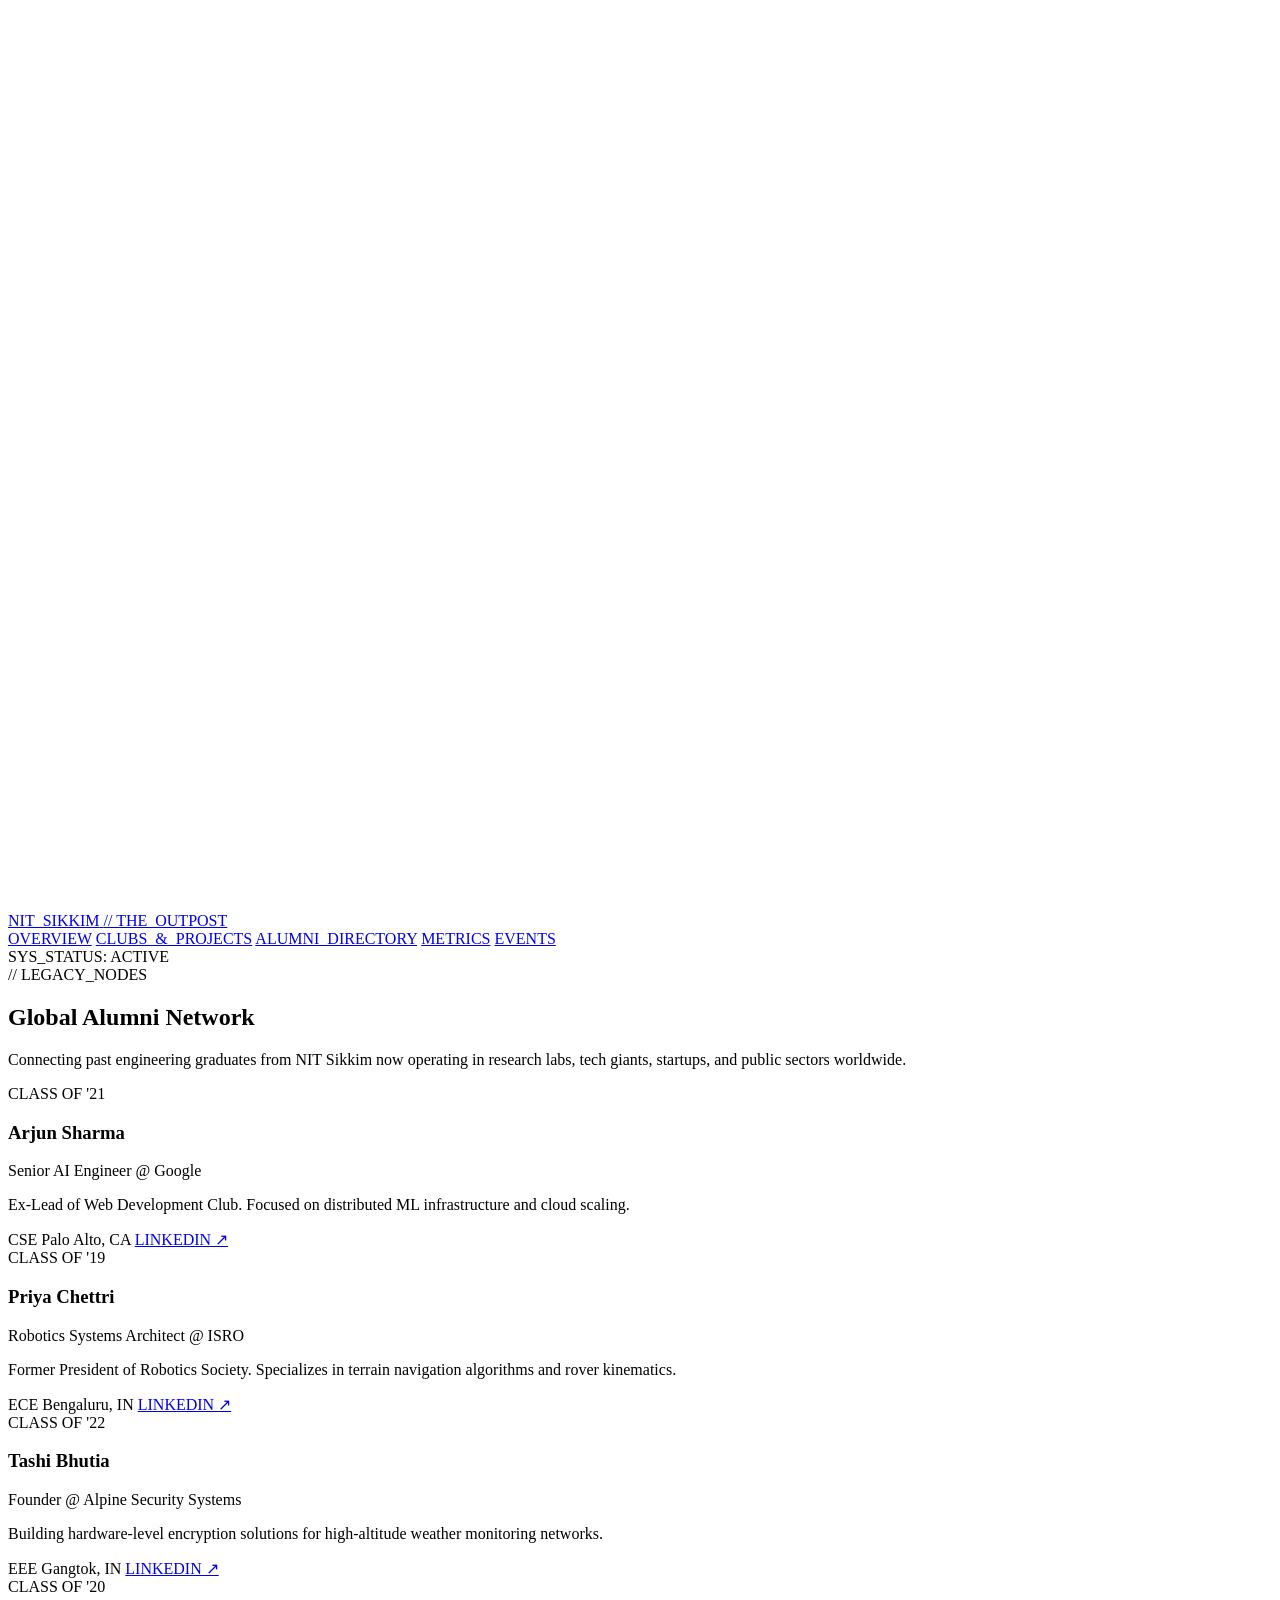
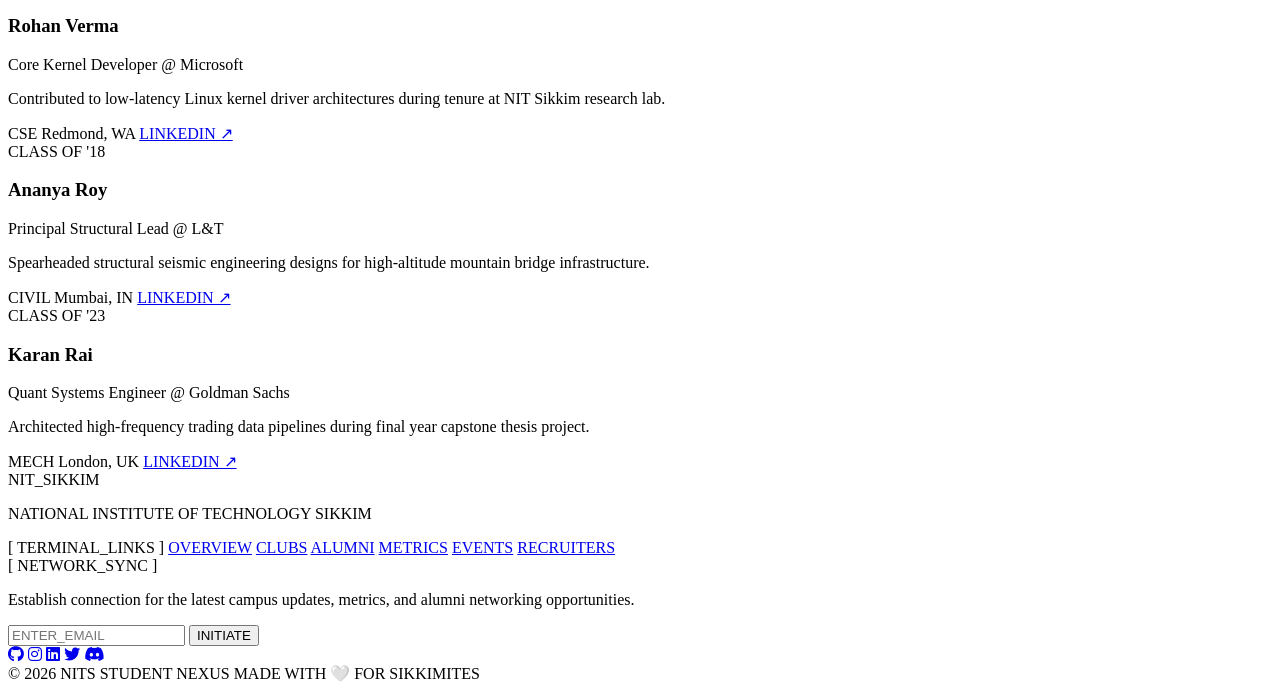
==== alumni.html @ b54455a4 "blank" ====
<!DOCTYPE html>
<html lang="en">
<head>
  <meta charset="UTF-8">
  <meta name="viewport" content="width=device-width, initial-scale=1.0">
  <title>ALUMNI DIRECTORY // NIT SIKKIM</title>
  <link rel="preconnect" href="https://fonts.googleapis.com">
  <link rel="preconnect" href="https://fonts.gstatic.com" crossorigin>
  <link href="https://fonts.googleapis.com/css2?family=Space+Grotesk:wght@400;500;600;700&family=Space+Mono:wght@400;700&display=swap" rel="stylesheet">
  <link rel="stylesheet" href="styles.css">
  <link rel="stylesheet" href="https://cdnjs.cloudflare.com/ajax/libs/font-awesome/6.4.0/css/all.min.css">
</head>
<body>

  <canvas id="mountain-canvas"></canvas>

  <header class="navbar">
    <div class="nav-container">
      <a href="index.html" class="brand">
        <span class="brand-title">NIT_SIKKIM</span>
        <span class="label-mono brand-tag">// THE_OUTPOST</span>
      </a>
      
      <nav class="nav-links">
        <a href="index.html" class="nav-link">OVERVIEW</a>
        <a href="clubs.html" class="nav-link">CLUBS_&_PROJECTS</a>
        <a href="alumni.html" class="nav-link">ALUMNI_DIRECTORY</a>
        <a href="metrics.html" class="nav-link">METRICS</a>
        <a href="events.html" class="nav-link">EVENTS</a>
      </nav>

      <div class="nav-status">
        <span class="status-dot"></span>
        <span class="label-mono">SYS_STATUS: ACTIVE</span>
      </div>
    </div>
  </header>

  <main>
    <section class="page-header">
      <span class="label-mono">// LEGACY_NODES</span>
      <h1 class="headline-lg">Global Alumni Network</h1>
      <p class="body-md">Connecting past engineering graduates from NIT Sikkim now operating in research labs, tech giants, startups, and public sectors worldwide.</p>
    </section>

    <section class="alumni-section">
      <div class="grid-container alumni-grid">
        <div class="glass-card alumni-card">
          <div class="alumni-badge">CLASS OF '21</div>
          <h3 class="alumni-name">Arjun Sharma</h3>
          <p class="label-mono text-muted">Senior AI Engineer @ Google</p>
          <p class="body-md">Ex-Lead of Web Development Club. Focused on distributed ML infrastructure and cloud scaling.</p>
          <div class="alumni-tags">
            <span class="chip">CSE</span>
            <span class="chip">Palo Alto, CA</span>
            <a href="https://linkedin.com/in/arjun-sharma" target="_blank" class="chip-btn">LINKEDIN ↗</a>
          </div>
        </div>

        <div class="glass-card alumni-card">
          <div class="alumni-badge">CLASS OF '19</div>
          <h3 class="alumni-name">Priya Chettri</h3>
          <p class="label-mono text-muted">Robotics Systems Architect @ ISRO</p>
          <p class="body-md">Former President of Robotics Society. Specializes in terrain navigation algorithms and rover kinematics.</p>
          <div class="alumni-tags">
            <span class="chip">ECE</span>
            <span class="chip">Bengaluru, IN</span>
            <a href="https://linkedin.com/in/priya-chettri" target="_blank" class="chip-btn">LINKEDIN ↗</a>
          </div>
        </div>

        <div class="glass-card alumni-card">
          <div class="alumni-badge">CLASS OF '22</div>
          <h3 class="alumni-name">Tashi Bhutia</h3>
          <p class="label-mono text-muted">Founder @ Alpine Security Systems</p>
          <p class="body-md">Building hardware-level encryption solutions for high-altitude weather monitoring networks.</p>
          <div class="alumni-tags">
            <span class="chip">EEE</span>
            <span class="chip">Gangtok, IN</span>
            <a href="https://linkedin.com/in/tashi-bhutia" target="_blank" class="chip-btn">LINKEDIN ↗</a>
          </div>
        </div>

        <div class="glass-card alumni-card">
          <div class="alumni-badge">CLASS OF '20</div>
          <h3 class="alumni-name">Rohan Verma</h3>
          <p class="label-mono text-muted">Core Kernel Developer @ Microsoft</p>
          <p class="body-md">Contributed to low-latency Linux kernel driver architectures during tenure at NIT Sikkim research lab.</p>
          <div class="alumni-tags">
            <span class="chip">CSE</span>
            <span class="chip">Redmond, WA</span>
            <a href="https://linkedin.com/in/rohan-verma" target="_blank" class="chip-btn">LINKEDIN ↗</a>
          </div>
        </div>

        <div class="glass-card alumni-card">
          <div class="alumni-badge">CLASS OF '18</div>
          <h3 class="alumni-name">Ananya Roy</h3>
          <p class="label-mono text-muted">Principal Structural Lead @ L&T</p>
          <p class="body-md">Spearheaded structural seismic engineering designs for high-altitude mountain bridge infrastructure.</p>
          <div class="alumni-tags">
            <span class="chip">CIVIL</span>
            <span class="chip">Mumbai, IN</span>
            <a href="https://linkedin.com/in/ananya-roy" target="_blank" class="chip-btn">LINKEDIN ↗</a>
          </div>
        </div>

        <div class="glass-card alumni-card">
          <div class="alumni-badge">CLASS OF '23</div>
          <h3 class="alumni-name">Karan Rai</h3>
          <p class="label-mono text-muted">Quant Systems Engineer @ Goldman Sachs</p>
          <p class="body-md">Architected high-frequency trading data pipelines during final year capstone thesis project.</p>
          <div class="alumni-tags">
            <span class="chip">MECH</span>
            <span class="chip">London, UK</span>
            <a href="https://linkedin.com/in/karan-rai" target="_blank" class="chip-btn">LINKEDIN ↗</a>
          </div>
        </div>
      </div>
    </section>
  </main>

  <footer class="footer">
    <div id="footer-container"></div>
  </footer>

  <script src="script.js"></script>
</body>
</html>
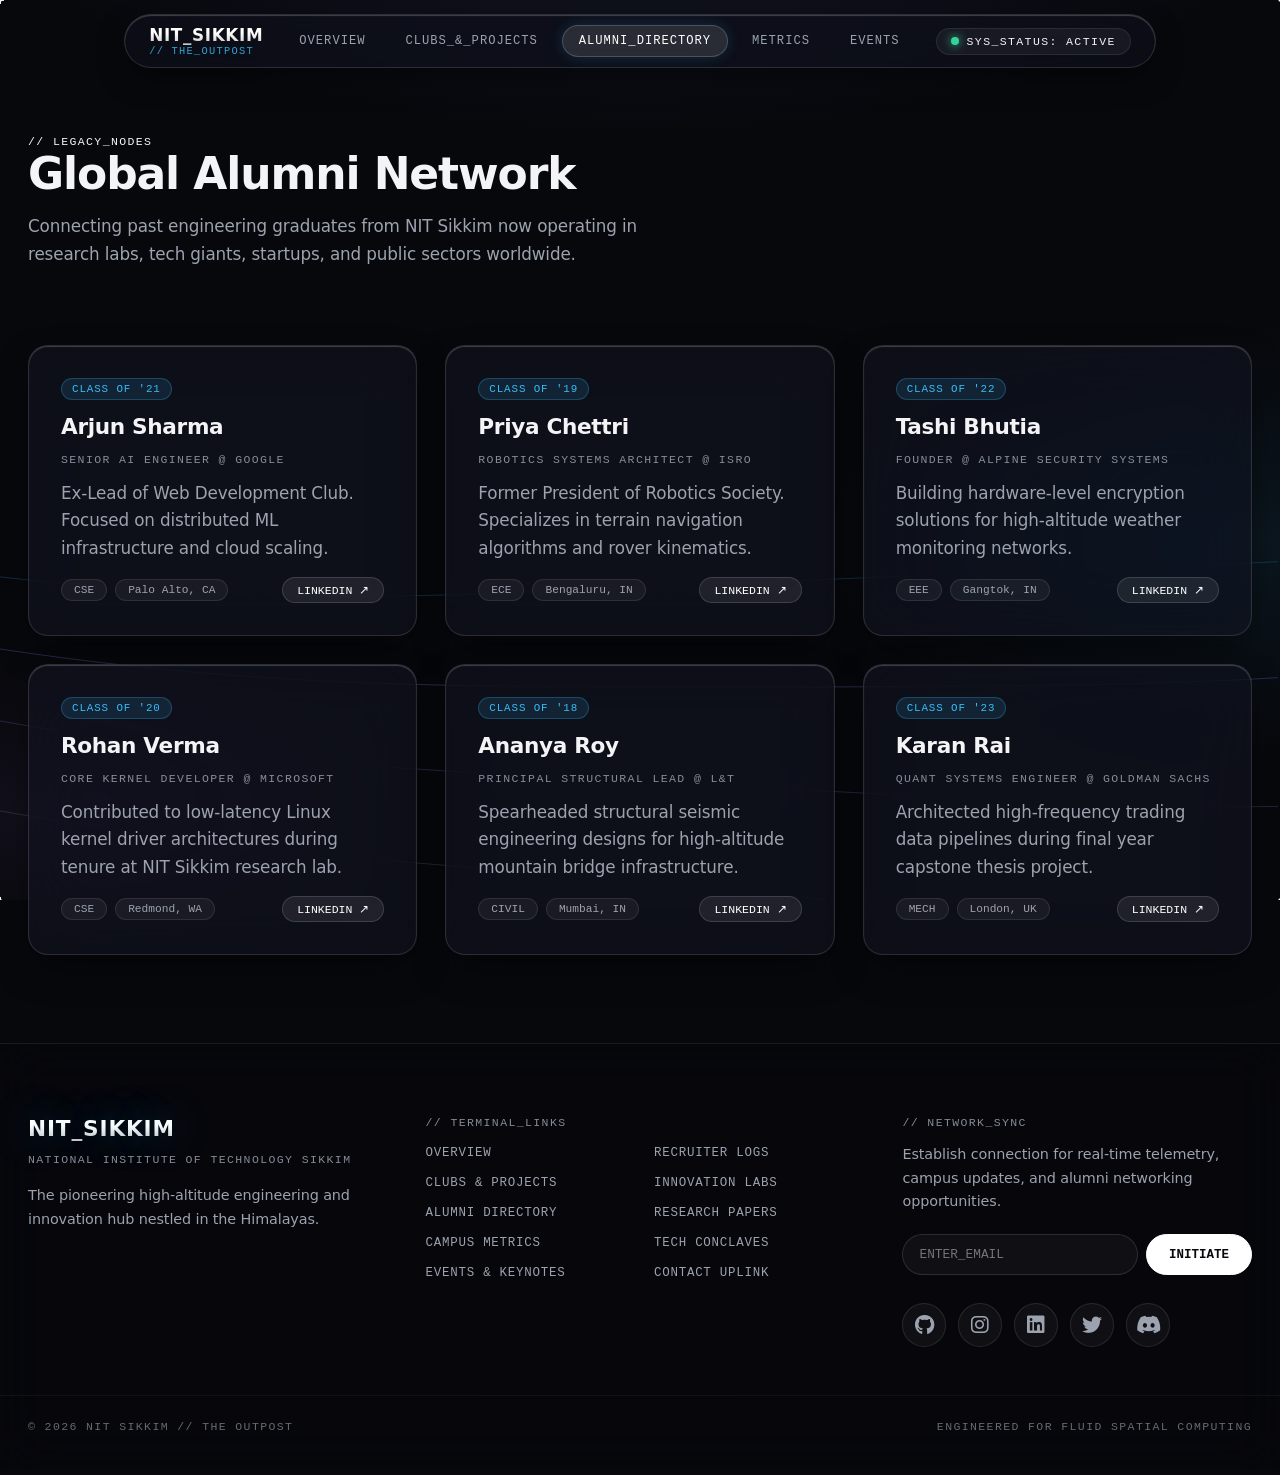
==== commit f4f90184: "updated v2.0.2.6.10" ====
--- a/alumni.html
+++ b/alumni.html
@@ -120,9 +120,7 @@
     </section>
   </main>
 
-  <footer class="footer">
-    <div id="footer-container"></div>
-  </footer>
+  <div id="footer-container"></div>
 
   <script src="script.js"></script>
 </body>
--- a/styles.css
+++ b/styles.css
@@ -0,0 +1,1779 @@
+/* ==========================================================================
+   NIT SIKKIM // THE OUTPOST
+   Futuristic WWDC-Inspired Spatial Design System
+   Crafted with Apple Human Interface & Emil Kowalski Design Engineering Principles
+   ========================================================================== */
+
+:root {
+  /* Futuristic WWDC Spatial Palette */
+  --surface: #07080c;
+  --surface-dim: #050608;
+  --surface-bright: #1c1e28;
+  --surface-container-lowest: #030406;
+  --surface-container-low: #0c0e15;
+  --surface-container: #121420;
+  --surface-container-high: #1a1d2c;
+  --surface-container-highest: #24283c;
+
+  /* Translucent Liquid Glass Materials */
+  --glass-bg: rgba(18, 20, 32, 0.62);
+  --glass-bg-hover: rgba(26, 29, 46, 0.72);
+  --glass-border: rgba(255, 255, 255, 0.12);
+  --glass-border-hover: rgba(255, 255, 255, 0.28);
+  --glass-specular: inset 0 1px 1px 0 rgba(255, 255, 255, 0.2);
+
+  /* Apple / WWDC Keynote Accents */
+  --wwdc-cyan: #38bdf8;
+  --wwdc-indigo: #818cf8;
+  --wwdc-purple: #c084fc;
+  --wwdc-emerald: #34d399;
+  --wwdc-glow: rgba(56, 189, 248, 0.35);
+
+  --on-surface: #f4f4f6;
+  --on-surface-variant: #9ca3af;
+  --outline: #4b5563;
+  --outline-variant: rgba(255, 255, 255, 0.08);
+
+  --primary: #ffffff;
+  --on-primary: #07080c;
+  --secondary: #d1d5db;
+  --tertiary: #ffffff;
+
+  /* Motion & Easing Curves (WWDC Fluid Springs & Emil Curves) */
+  --ease-spring: cubic-bezier(0.16, 1, 0.3, 1);
+  --ease-out: cubic-bezier(0.23, 1, 0.32, 1);
+  --ease-in-out: cubic-bezier(0.77, 0, 0.175, 1);
+
+  /* Typography */
+  --font-heading: -apple-system, BlinkMacSystemFont, 'SF Pro Display', 'Space Grotesk', system-ui, sans-serif;
+  --font-mono: 'Space Mono', SFMono-Regular, Menlo, Monaco, Consolas, monospace;
+
+  /* Spatial Geometry */
+  --radius-sm: 6px;
+  --radius-default: 10px;
+  --radius-md: 14px;
+  --radius-lg: 20px;
+  --radius-pill: 9999px;
+
+  /* Layout Spacing */
+  --gutter: 28px;
+  --max-width: 1360px;
+}
+
+/* --------------------------------------------------------------------------
+   Global Reset & Base Foundations
+   -------------------------------------------------------------------------- */
+*, *::before, *::after {
+  box-sizing: border-box;
+  margin: 0;
+  padding: 0;
+  -webkit-font-smoothing: antialiased;
+  -moz-osx-font-smoothing: grayscale;
+}
+
+html {
+  scroll-behavior: smooth;
+  background-color: var(--surface);
+  color: var(--on-surface);
+  font-family: var(--font-heading);
+  text-rendering: optimizeLegibility;
+}
+
+body {
+  overflow-x: hidden;
+  position: relative;
+  min-height: 100vh;
+  display: flex;
+  flex-direction: column;
+  background-color: var(--surface);
+  background-image: 
+    radial-gradient(ellipse 80% 50% at 50% -20%, rgba(129, 140, 248, 0.15), transparent 70%),
+    radial-gradient(ellipse 60% 40% at 100% 60%, rgba(56, 189, 248, 0.08), transparent 60%),
+    radial-gradient(ellipse 50% 30% at 0% 90%, rgba(192, 132, 252, 0.06), transparent 60%);
+  background-attachment: fixed;
+}
+
+main {
+  flex: 1;
+  position: relative;
+  z-index: 1;
+}
+
+/* --------------------------------------------------------------------------
+   Dynamic Mountain & Ambient Spatial Canvas
+   -------------------------------------------------------------------------- */
+#mountain-canvas {
+  position: fixed;
+  top: 0;
+  left: 0;
+  width: 100vw;
+  height: 100vh;
+  z-index: 0;
+  pointer-events: none;
+  opacity: 1;
+  transition: opacity 300ms ease;
+}
+
+/* --------------------------------------------------------------------------
+   Typography Hierarchy (Optical Sizing, Tracking & Tight Leading)
+   -------------------------------------------------------------------------- */
+.headline-xl {
+  font-size: clamp(2.75rem, 7vw, 4.75rem);
+  font-weight: 800;
+  line-height: 1.04;
+  letter-spacing: -0.035em;
+  font-optical-sizing: auto;
+}
+
+.headline-lg {
+  font-size: clamp(1.85rem, 4.5vw, 2.75rem);
+  font-weight: 700;
+  line-height: 1.14;
+  letter-spacing: -0.025em;
+  font-optical-sizing: auto;
+}
+
+.body-md {
+  font-size: 1.05rem;
+  font-weight: 400;
+  line-height: 1.65;
+  color: var(--on-surface-variant);
+  letter-spacing: -0.008em;
+}
+
+.label-mono {
+  font-family: var(--font-mono);
+  font-size: 0.72rem;
+  letter-spacing: 0.12em;
+  text-transform: uppercase;
+  font-weight: 500;
+}
+
+/* WWDC Glow & Text Accents */
+.text-glow {
+  background: linear-gradient(135deg, #ffffff 20%, #e0e7ff 50%, var(--wwdc-cyan) 85%);
+  -webkit-background-clip: text;
+  background-clip: text;
+  -webkit-text-fill-color: transparent;
+  display: inline-block;
+  text-shadow: 0 0 40px rgba(56, 189, 248, 0.4);
+}
+
+.text-muted {
+  color: var(--on-surface-variant);
+  opacity: 0.85;
+}
+
+.text-primary {
+  color: var(--primary);
+}
+
+/* --------------------------------------------------------------------------
+   Futuristic Glassmorphism & Specular Spotlight Cards
+   -------------------------------------------------------------------------- */
+.glass-card {
+  background: var(--glass-bg);
+  backdrop-filter: blur(32px) saturate(190%);
+  -webkit-backdrop-filter: blur(32px) saturate(190%);
+  border: 1px solid var(--glass-border);
+  box-shadow: 
+    0 16px 40px -12px rgba(0, 0, 0, 0.65),
+    var(--glass-specular);
+  border-radius: var(--radius-lg);
+  padding: 32px;
+  position: relative;
+  overflow: hidden;
+  transform: translateZ(0);
+  transition: 
+    transform 220ms var(--ease-spring),
+    border-color 220ms ease,
+    background-color 220ms ease,
+    box-shadow 220ms var(--ease-spring);
+}
+
+/* Interactive Cursor Spotlight Glow (Updated via JS pointer tracking) */
+.glass-card::before {
+  content: '';
+  position: absolute;
+  inset: 0;
+  background: radial-gradient(
+    500px circle at var(--mouse-x, 50%) var(--mouse-y, 50%),
+    rgba(255, 255, 255, 0.09),
+    transparent 50%
+  );
+  opacity: 0;
+  transition: opacity 300ms ease;
+  pointer-events: none;
+  z-index: 1;
+}
+
+/* Specular Hairline Shimmer */
+.glass-card::after {
+  content: '';
+  position: absolute;
+  top: 0;
+  left: -150%;
+  width: 100%;
+  height: 100%;
+  background: linear-gradient(
+    115deg,
+    transparent 20%,
+    rgba(255, 255, 255, 0.08) 50%,
+    transparent 80%
+  );
+  pointer-events: none;
+  transition: transform 600ms ease;
+}
+
+@media (hover: hover) and (pointer: fine) {
+  .glass-card:hover {
+    background-color: var(--glass-bg-hover);
+    border-color: var(--glass-border-hover);
+    transform: translateY(-4px);
+    box-shadow: 
+      0 24px 50px -12px rgba(0, 0, 0, 0.75),
+      0 0 30px -5px rgba(56, 189, 248, 0.15),
+      var(--glass-specular);
+  }
+
+  .glass-card:hover::before {
+    opacity: 1;
+  }
+
+  .glass-card:hover::after {
+    transform: translateX(250%);
+  }
+}
+
+/* Instant Tactile Feedback on Card Press */
+.glass-card:active {
+  transform: scale(0.985) translateY(-2px);
+  transition: transform 100ms var(--ease-out);
+}
+
+/* Layout Grid Container */
+.grid-container {
+  display: grid;
+  gap: var(--gutter);
+  max-width: var(--max-width);
+  margin: 0 auto;
+  padding: 0 var(--gutter);
+}
+
+/* --------------------------------------------------------------------------
+   WWDC Floating Capsule Navbar (VisionOS Style)
+   -------------------------------------------------------------------------- */
+.navbar {
+  position: sticky;
+  top: 14px;
+  z-index: 1000;
+  max-width: var(--max-width);
+  margin: 0 auto 12px;
+  padding: 0 var(--gutter);
+}
+
+.nav-container {
+  background: rgba(14, 16, 26, 0.72);
+  backdrop-filter: blur(28px) saturate(200%);
+  -webkit-backdrop-filter: blur(28px) saturate(200%);
+  border: 1px solid rgba(255, 255, 255, 0.13);
+  box-shadow: 
+    0 12px 32px -8px rgba(0, 0, 0, 0.6),
+    inset 0 1px 1px 0 rgba(255, 255, 255, 0.22);
+  border-radius: var(--radius-pill);
+  padding: 10px 24px;
+  display: flex;
+  align-items: center;
+  justify-content: space-between;
+  gap: 20px;
+  transition: border-color 200ms ease, box-shadow 200ms ease;
+}
+
+.brand {
+  display: flex;
+  flex-direction: column;
+  text-decoration: none;
+  color: inherit;
+  transition: transform 140ms var(--ease-spring);
+}
+
+.brand:active {
+  transform: scale(0.97);
+}
+
+.brand-title {
+  font-weight: 800;
+  letter-spacing: 0.04em;
+  font-size: 1.05rem;
+  background: linear-gradient(180deg, #ffffff 40%, #c7c6c6 100%);
+  -webkit-background-clip: text;
+  background-clip: text;
+  -webkit-text-fill-color: transparent;
+}
+
+.brand-tag {
+  color: var(--wwdc-cyan);
+  font-size: 0.65rem;
+  letter-spacing: 0.12em;
+  opacity: 0.85;
+}
+
+.nav-links {
+  display: flex;
+  align-items: center;
+  gap: 8px;
+}
+
+.nav-link {
+  color: var(--on-surface-variant);
+  text-decoration: none;
+  font-family: var(--font-mono);
+  font-size: 0.76rem;
+  letter-spacing: 0.08em;
+  padding: 8px 16px;
+  border-radius: var(--radius-pill);
+  position: relative;
+  transition: 
+    color 160ms ease, 
+    background-color 160ms ease, 
+    transform 120ms var(--ease-spring);
+}
+
+.nav-link:active {
+  transform: scale(0.95);
+}
+
+@media (hover: hover) and (pointer: fine) {
+  .nav-link:hover {
+    color: var(--primary);
+    background: rgba(255, 255, 255, 0.06);
+  }
+}
+
+.nav-link.active {
+  color: var(--primary);
+  background: rgba(255, 255, 255, 0.12);
+  border: 1px solid rgba(255, 255, 255, 0.18);
+  box-shadow: 0 0 15px rgba(56, 189, 248, 0.18);
+}
+
+.nav-status {
+  display: flex;
+  align-items: center;
+  gap: 8px;
+  background: rgba(255, 255, 255, 0.05);
+  padding: 6px 14px;
+  border-radius: var(--radius-pill);
+  border: 1px solid rgba(255, 255, 255, 0.08);
+}
+
+.status-dot {
+  width: 8px;
+  height: 8px;
+  background-color: var(--wwdc-emerald);
+  border-radius: 50%;
+  box-shadow: 0 0 10px var(--wwdc-emerald);
+  animation: pulse-glow 2.5s infinite ease-in-out;
+}
+
+@keyframes pulse-glow {
+  0%, 100% {
+    transform: scale(1);
+    opacity: 1;
+    box-shadow: 0 0 10px var(--wwdc-emerald);
+  }
+  50% {
+    transform: scale(0.85);
+    opacity: 0.6;
+    box-shadow: 0 0 4px var(--wwdc-emerald);
+  }
+}
+
+/* --------------------------------------------------------------------------
+   Page Header Section
+   -------------------------------------------------------------------------- */
+.page-header {
+  max-width: var(--max-width);
+  margin: 0 auto;
+  padding: 64px var(--gutter) 36px;
+  position: relative;
+}
+
+.page-header p {
+  margin-top: 14px;
+  max-width: 660px;
+}
+
+/* --------------------------------------------------------------------------
+   Tactile WWDC Buttons (Instant 1:1 Response & Spring Dynamics)
+   -------------------------------------------------------------------------- */
+.btn {
+  display: inline-flex;
+  align-items: center;
+  justify-content: center;
+  padding: 13px 28px;
+  font-family: var(--font-mono);
+  font-size: 0.82rem;
+  letter-spacing: 0.09em;
+  text-decoration: none;
+  border-radius: var(--radius-pill);
+  cursor: pointer;
+  border: 1px solid transparent;
+  position: relative;
+  overflow: hidden;
+  transform: translateZ(0);
+  transition: 
+    transform 140ms var(--ease-spring),
+    box-shadow 160ms ease,
+    background-color 160ms ease,
+    border-color 160ms ease,
+    color 160ms ease;
+}
+
+/* Tactile Click Physics */
+.btn:active {
+  transform: scale(0.96) !important;
+  transition: transform 80ms var(--ease-out) !important;
+}
+
+.btn-primary {
+  background: linear-gradient(180deg, #ffffff 0%, #e2e8f0 100%);
+  color: var(--on-primary);
+  border-color: rgba(255, 255, 255, 0.4);
+  font-weight: 700;
+  box-shadow: 
+    0 4px 14px rgba(0, 0, 0, 0.4),
+    inset 0 1px 0 rgba(255, 255, 255, 0.8);
+}
+
+@media (hover: hover) and (pointer: fine) {
+  .btn-primary:hover {
+    box-shadow: 
+      0 6px 24px rgba(255, 255, 255, 0.28),
+      0 0 20px rgba(56, 189, 248, 0.35);
+    transform: translateY(-2px);
+  }
+}
+
+.btn-ghost {
+  background: rgba(255, 255, 255, 0.04);
+  color: var(--primary);
+  border-color: rgba(255, 255, 255, 0.16);
+  backdrop-filter: blur(12px);
+  -webkit-backdrop-filter: blur(12px);
+}
+
+@media (hover: hover) and (pointer: fine) {
+  .btn-ghost:hover {
+    background: rgba(255, 255, 255, 0.12);
+    border-color: rgba(255, 255, 255, 0.4);
+    box-shadow: 0 0 16px rgba(255, 255, 255, 0.12);
+    transform: translateY(-2px);
+  }
+}
+
+/* --------------------------------------------------------------------------
+   Hero Section & Spatial Layout
+   -------------------------------------------------------------------------- */
+.hero-section {
+  max-width: var(--max-width);
+  margin: 0 auto;
+  padding: 80px var(--gutter) 48px;
+  display: grid;
+  grid-template-columns: 1.25fr 0.75fr;
+  gap: 52px;
+  align-items: center;
+}
+
+.hud-badge {
+  display: inline-flex;
+  align-items: center;
+  gap: 8px;
+  padding: 6px 14px;
+  background: rgba(56, 189, 248, 0.08);
+  border: 1px solid rgba(56, 189, 248, 0.25);
+  border-radius: var(--radius-pill);
+  margin-bottom: 24px;
+  color: var(--wwdc-cyan);
+}
+
+.hud-badge::before {
+  content: '';
+  width: 6px;
+  height: 6px;
+  background-color: var(--wwdc-cyan);
+  border-radius: 50%;
+  box-shadow: 0 0 8px var(--wwdc-cyan);
+}
+
+.hero-description {
+  margin: 24px 0 36px;
+  max-width: 600px;
+}
+
+.hero-actions {
+  display: flex;
+  gap: 16px;
+}
+
+/* --------------------------------------------------------------------------
+   Futuristic Topography HUD Widget (Alpine Radar Scanner)
+   -------------------------------------------------------------------------- */
+.terrain-hud {
+  display: flex;
+  flex-direction: column;
+  gap: 20px;
+  background: rgba(14, 16, 26, 0.7);
+  border-color: rgba(56, 189, 248, 0.18);
+}
+
+.hud-header,
+.hud-footer {
+  display: flex;
+  justify-content: space-between;
+  align-items: center;
+}
+
+.topography-graphic {
+  height: 140px;
+  border: 1px dashed rgba(255, 255, 255, 0.14);
+  border-radius: var(--radius-md);
+  position: relative;
+  overflow: hidden;
+  display: flex;
+  align-items: center;
+  justify-content: center;
+  background: 
+    radial-gradient(circle at center, rgba(56, 189, 248, 0.08) 0%, transparent 75%),
+    linear-gradient(rgba(255, 255, 255, 0.02) 1px, transparent 1px),
+    linear-gradient(90deg, rgba(255, 255, 255, 0.02) 1px, transparent 1px);
+  background-size: 100% 100%, 20px 20px, 20px 20px;
+}
+
+/* Radar Laser Beam Sweep */
+.topography-graphic::before {
+  content: '';
+  position: absolute;
+  top: 0;
+  left: 0;
+  width: 100%;
+  height: 2px;
+  background: linear-gradient(90deg, transparent, var(--wwdc-cyan), transparent);
+  box-shadow: 0 0 15px var(--wwdc-cyan);
+  animation: radar-scan 3s ease-in-out infinite alternate;
+}
+
+@keyframes radar-scan {
+  0% {
+    top: 5%;
+    opacity: 0.3;
+  }
+  50% {
+    opacity: 0.9;
+  }
+  100% {
+    top: 92%;
+    opacity: 0.3;
+  }
+}
+
+.topo-line {
+  position: absolute;
+  border: 1px solid rgba(56, 189, 248, 0.35);
+  border-radius: 50%;
+  transition: transform 300ms ease;
+}
+
+.line-1 {
+  width: 90px;
+  height: 45px;
+  transform: rotate(-15deg);
+  border-color: rgba(56, 189, 248, 0.6);
+  box-shadow: 0 0 10px rgba(56, 189, 248, 0.2);
+}
+
+.line-2 {
+  width: 150px;
+  height: 75px;
+  transform: rotate(-10deg);
+  border-color: rgba(129, 140, 248, 0.4);
+}
+
+.line-3 {
+  width: 230px;
+  height: 110px;
+  transform: rotate(-5deg);
+  border-color: rgba(255, 255, 255, 0.2);
+}
+
+.hud-val {
+  display: block;
+  font-family: var(--font-heading);
+  font-weight: 700;
+  font-size: 1.05rem;
+  margin-top: 4px;
+  color: var(--primary);
+}
+
+/* --------------------------------------------------------------------------
+   Live Telemetry Stats Section
+   -------------------------------------------------------------------------- */
+.stats-section {
+  padding: 40px 0 70px;
+}
+
+.stats-grid {
+  grid-template-columns: repeat(auto-fit, minmax(250px, 1fr));
+}
+
+.stat-card {
+  display: flex;
+  flex-direction: column;
+  gap: 10px;
+}
+
+.stat-card .headline-lg {
+  font-size: 2.8rem;
+  font-weight: 800;
+  color: var(--primary);
+  background: linear-gradient(180deg, #ffffff 40%, #9ca3af 100%);
+  -webkit-background-clip: text;
+  background-clip: text;
+  -webkit-text-fill-color: transparent;
+}
+
+/* --------------------------------------------------------------------------
+   Clubs, Projects, Alumni & Sections
+   -------------------------------------------------------------------------- */
+.clubs-section,
+.alumni-section,
+.companies-section,
+.metrics-detailed-section,
+.events-section {
+  padding: 40px 0 88px;
+}
+
+.section-header {
+  max-width: var(--max-width);
+  margin: 0 auto 36px;
+  padding: 0 var(--gutter);
+  display: flex;
+  justify-content: space-between;
+  align-items: flex-end;
+  flex-wrap: wrap;
+  gap: 20px;
+}
+
+/* Interactive Category Filter Pills */
+.filter-bar {
+  display: flex;
+  gap: 10px;
+  flex-wrap: wrap;
+}
+
+.filter-btn {
+  background: rgba(255, 255, 255, 0.04);
+  border: 1px solid rgba(255, 255, 255, 0.1);
+  color: var(--on-surface-variant);
+  padding: 8px 18px;
+  font-family: var(--font-mono);
+  font-size: 0.74rem;
+  letter-spacing: 0.08em;
+  border-radius: var(--radius-pill);
+  cursor: pointer;
+  transition: 
+    background-color 160ms ease,
+    border-color 160ms ease,
+    color 160ms ease,
+    transform 120ms var(--ease-spring),
+    box-shadow 160ms ease;
+}
+
+.filter-btn:active {
+  transform: scale(0.95);
+}
+
+@media (hover: hover) and (pointer: fine) {
+  .filter-btn:hover {
+    background: rgba(255, 255, 255, 0.1);
+    color: var(--primary);
+    border-color: rgba(255, 255, 255, 0.25);
+  }
+}
+
+.filter-btn.active {
+  background: var(--primary);
+  color: var(--on-primary);
+  border-color: var(--primary);
+  font-weight: 700;
+  box-shadow: 0 0 20px rgba(255, 255, 255, 0.35);
+}
+
+.projects-grid {
+  grid-template-columns: repeat(auto-fill, minmax(350px, 1fr));
+}
+
+.project-card {
+  display: flex;
+  flex-direction: column;
+  justify-content: space-between;
+  height: 100%;
+}
+
+.card-header {
+  display: flex;
+  justify-content: space-between;
+  align-items: center;
+  margin-bottom: 14px;
+}
+
+.card-title {
+  font-size: 1.45rem;
+  font-weight: 700;
+  margin-bottom: 10px;
+  letter-spacing: -0.015em;
+}
+
+.progress-container {
+  margin: 24px 0 16px;
+}
+
+.progress-bar {
+  height: 5px;
+  background: rgba(255, 255, 255, 0.08);
+  border-radius: var(--radius-pill);
+  overflow: hidden;
+  margin-top: 8px;
+  position: relative;
+}
+
+.progress-fill {
+  height: 100%;
+  background: linear-gradient(90deg, var(--wwdc-indigo), var(--wwdc-cyan));
+  box-shadow: 0 0 10px rgba(56, 189, 248, 0.5);
+  border-radius: var(--radius-pill);
+  transition: width 600ms var(--ease-spring);
+}
+
+.card-footer {
+  display: flex;
+  justify-content: space-between;
+  align-items: center;
+  margin-top: 20px;
+  padding-top: 18px;
+  border-top: 1px solid rgba(255, 255, 255, 0.08);
+}
+
+/* --------------------------------------------------------------------------
+   Alumni Directory Cards
+   -------------------------------------------------------------------------- */
+.alumni-grid {
+  grid-template-columns: repeat(auto-fill, minmax(320px, 1fr));
+}
+
+.alumni-card {
+  display: flex;
+  flex-direction: column;
+  gap: 14px;
+}
+
+.alumni-badge {
+  display: inline-block;
+  align-self: flex-start;
+  font-family: var(--font-mono);
+  font-size: 0.68rem;
+  background: rgba(56, 189, 248, 0.12);
+  color: var(--wwdc-cyan);
+  padding: 4px 10px;
+  border-radius: var(--radius-pill);
+  border: 1px solid rgba(56, 189, 248, 0.25);
+  letter-spacing: 0.08em;
+}
+
+.alumni-name {
+  font-size: 1.35rem;
+  font-weight: 700;
+  letter-spacing: -0.015em;
+}
+
+.alumni-tags {
+  display: flex;
+  align-items: center;
+  gap: 8px;
+  margin-top: auto;
+  flex-wrap: wrap;
+}
+
+.chip {
+  font-family: var(--font-mono);
+  font-size: 0.7rem;
+  background: rgba(255, 255, 255, 0.05);
+  border: 1px solid rgba(255, 255, 255, 0.09);
+  padding: 4px 12px;
+  border-radius: var(--radius-pill);
+  color: var(--on-surface-variant);
+}
+
+.chip-btn {
+  display: inline-flex;
+  align-items: center;
+  gap: 4px;
+  font-family: var(--font-mono);
+  font-size: 0.72rem;
+  background: rgba(255, 255, 255, 0.08);
+  border: 1px solid rgba(255, 255, 255, 0.14);
+  padding: 5px 14px;
+  border-radius: var(--radius-pill);
+  color: var(--primary);
+  text-decoration: none;
+  cursor: pointer;
+  margin-left: auto;
+  transition: 
+    transform 140ms var(--ease-spring),
+    background-color 160ms ease,
+    border-color 160ms ease,
+    box-shadow 160ms ease;
+}
+
+.chip-btn:active {
+  transform: scale(0.95);
+}
+
+@media (hover: hover) and (pointer: fine) {
+  .chip-btn:hover {
+    background: var(--primary);
+    color: var(--on-primary);
+    border-color: var(--primary);
+    box-shadow: 0 0 16px rgba(255, 255, 255, 0.3);
+    transform: translateY(-2px);
+  }
+}
+
+/* --------------------------------------------------------------------------
+   Infinite Partner Marquee (Hardware-Accelerated Composite Path)
+   -------------------------------------------------------------------------- */
+.marquee-wrapper {
+  width: 100%;
+  overflow: hidden;
+  padding: 44px 0;
+  position: relative;
+  background: rgba(10, 12, 18, 0.5);
+  border-top: 1px solid rgba(255, 255, 255, 0.08);
+  border-bottom: 1px solid rgba(255, 255, 255, 0.08);
+  margin: 48px 0;
+  mask-image: linear-gradient(90deg, transparent 0%, #000 15%, #000 85%, transparent 100%);
+  -webkit-mask-image: linear-gradient(90deg, transparent 0%, #000 15%, #000 85%, transparent 100%);
+}
+
+.marquee-track {
+  display: flex;
+  align-items: center;
+  gap: 48px;
+  width: max-content;
+  will-change: transform;
+  animation: marquee-slide 60s linear infinite;
+}
+
+@media (hover: hover) and (pointer: fine) {
+  .marquee-track:hover {
+    animation-play-state: paused;
+  }
+}
+
+@keyframes marquee-slide {
+  0% {
+    transform: translate3d(0, 0, 0);
+  }
+  100% {
+    transform: translate3d(-50%, 0, 0);
+  }
+}
+
+.company-badge {
+  display: flex;
+  align-items: center;
+  gap: 14px;
+  padding: 16px 30px;
+  background: rgba(22, 25, 38, 0.65);
+  border: 1px solid rgba(255, 255, 255, 0.1);
+  border-radius: var(--radius-md);
+  backdrop-filter: blur(16px);
+  -webkit-backdrop-filter: blur(16px);
+  cursor: pointer;
+  white-space: nowrap;
+  transition: 
+    transform 160ms var(--ease-spring),
+    border-color 160ms ease,
+    background-color 160ms ease,
+    box-shadow 160ms ease;
+}
+
+.company-badge:active {
+  transform: scale(0.96);
+}
+
+@media (hover: hover) and (pointer: fine) {
+  .company-badge:hover {
+    border-color: rgba(255, 255, 255, 0.35);
+    background: rgba(30, 34, 52, 0.85);
+    box-shadow: 0 0 25px rgba(56, 189, 248, 0.2);
+    transform: translateY(-2px);
+  }
+}
+
+.company-logo-svg {
+  width: 28px;
+  height: 28px;
+  fill: var(--on-surface-variant);
+  transition: fill 160ms ease, filter 160ms ease;
+}
+
+.company-badge:hover .company-logo-svg {
+  fill: var(--primary);
+  filter: drop-shadow(0 0 8px rgba(255, 255, 255, 0.6));
+}
+
+.company-name {
+  font-family: var(--font-heading);
+  font-weight: 600;
+  font-size: 1.05rem;
+  letter-spacing: 0.04em;
+  color: var(--on-surface);
+}
+
+/* --------------------------------------------------------------------------
+   Futuristic WWDC Modal Dialog (Spring Physics & Spatial Backdrop)
+   -------------------------------------------------------------------------- */
+.modal-overlay {
+  position: fixed;
+  inset: 0;
+  width: 100vw;
+  height: 100vh;
+  background: rgba(4, 5, 8, 0.82);
+  backdrop-filter: blur(24px) saturate(180%);
+  -webkit-backdrop-filter: blur(24px) saturate(180%);
+  z-index: 2000;
+  display: flex;
+  align-items: center;
+  justify-content: center;
+  opacity: 0;
+  pointer-events: none;
+  transition: opacity 220ms var(--ease-out);
+}
+
+.modal-overlay.active {
+  opacity: 1;
+  pointer-events: all;
+}
+
+.modal-content {
+  max-width: 620px;
+  width: 90%;
+  position: relative;
+  display: flex;
+  flex-direction: column;
+  gap: 18px;
+  background: rgba(18, 22, 36, 0.88);
+  border: 1px solid rgba(255, 255, 255, 0.2);
+  box-shadow: 
+    0 32px 80px -16px rgba(0, 0, 0, 0.85),
+    0 0 40px -10px rgba(56, 189, 248, 0.25),
+    var(--glass-specular);
+  transform: scale(0.95) translateY(8px);
+  opacity: 0;
+  transition: 
+    transform 280ms var(--ease-spring),
+    opacity 240ms ease-out;
+}
+
+.modal-overlay.active .modal-content {
+  transform: scale(1) translateY(0);
+  opacity: 1;
+}
+
+.modal-close {
+  position: absolute;
+  top: 18px;
+  right: 18px;
+  width: 36px;
+  height: 36px;
+  display: flex;
+  align-items: center;
+  justify-content: center;
+  background: rgba(255, 255, 255, 0.08);
+  border: 1px solid rgba(255, 255, 255, 0.12);
+  border-radius: 50%;
+  color: var(--primary);
+  font-size: 1.4rem;
+  line-height: 1;
+  cursor: pointer;
+  transition: 
+    background-color 160ms ease,
+    transform 120ms var(--ease-spring);
+}
+
+.modal-close:active {
+  transform: scale(0.9);
+}
+
+@media (hover: hover) and (pointer: fine) {
+  .modal-close:hover {
+    background: rgba(255, 255, 255, 0.2);
+    transform: scale(1.08);
+  }
+}
+
+.modal-metrics {
+  display: grid;
+  grid-template-columns: 1fr 1fr;
+  gap: 18px;
+  margin: 16px 0;
+  padding: 18px;
+  background: rgba(10, 12, 20, 0.65);
+  border: 1px solid rgba(255, 255, 255, 0.08);
+  border-radius: var(--radius-md);
+}
+
+/* --------------------------------------------------------------------------
+   Futuristic WWDC Events Grid
+   -------------------------------------------------------------------------- */
+.fest-hero-card {
+  display: grid;
+  grid-template-columns: 1.15fr 0.85fr;
+  gap: 40px;
+  align-items: center;
+  padding: 36px;
+  margin-bottom: 56px;
+  border-color: rgba(56, 189, 248, 0.28);
+  box-shadow: 0 24px 60px -12px rgba(0, 0, 0, 0.8), 0 0 35px -5px rgba(56, 189, 248, 0.15), var(--glass-specular);
+}
+
+.fest-hero-image-wrapper {
+  position: relative;
+  height: 380px;
+  border-radius: var(--radius-md);
+  overflow: hidden;
+  border: 1px solid rgba(255, 255, 255, 0.14);
+}
+
+.fest-hero-image {
+  width: 100%;
+  height: 100%;
+  object-fit: cover;
+  transition: transform 600ms var(--ease-spring);
+}
+
+.fest-hero-card:hover .fest-hero-image {
+  transform: scale(1.04);
+}
+
+.fest-hero-badge {
+  position: absolute;
+  top: 16px;
+  left: 16px;
+  background: rgba(7, 8, 12, 0.85);
+  backdrop-filter: blur(16px);
+  padding: 7px 16px;
+  border-radius: var(--radius-pill);
+  border: 1px solid rgba(56, 189, 248, 0.45);
+  color: var(--wwdc-cyan);
+  font-family: var(--font-mono);
+  font-size: 0.72rem;
+  display: flex;
+  align-items: center;
+  gap: 8px;
+  z-index: 2;
+}
+
+.fests-grid {
+  display: grid;
+  grid-template-columns: repeat(auto-fit, minmax(280px, 1fr));
+  gap: 24px;
+  margin-bottom: 64px;
+}
+
+.fest-card {
+  display: flex;
+  flex-direction: column;
+  justify-content: space-between;
+  height: 100%;
+}
+
+.fest-card-image {
+  height: 180px;
+  border-radius: var(--radius-sm);
+  overflow: hidden;
+  position: relative;
+  margin-bottom: 18px;
+  border: 1px solid rgba(255, 255, 255, 0.08);
+}
+
+.fest-card-image img {
+  width: 100%;
+  height: 100%;
+  object-fit: cover;
+  transition: transform 500ms var(--ease-spring);
+}
+
+.fest-card:hover .fest-card-image img {
+  transform: scale(1.08);
+}
+
+.competency-spectrum-grid {
+  display: grid;
+  grid-template-columns: repeat(auto-fit, minmax(290px, 1fr));
+  gap: 24px;
+  margin-bottom: 64px;
+}
+
+.competency-card {
+  display: flex;
+  flex-direction: column;
+  gap: 16px;
+}
+
+.event-card {
+  display: flex;
+  flex-direction: column;
+  justify-content: space-between;
+}
+
+.event-date-badge {
+  display: inline-flex;
+  align-items: center;
+  gap: 8px;
+  font-family: var(--font-mono);
+  font-size: 0.72rem;
+  padding: 4px 12px;
+  background: rgba(129, 140, 248, 0.12);
+  color: var(--wwdc-indigo);
+  border: 1px solid rgba(129, 140, 248, 0.25);
+  border-radius: var(--radius-pill);
+}
+
+/* --------------------------------------------------------------------------
+   Global Futuristic Footer
+   -------------------------------------------------------------------------- */
+.footer {
+  border-top: 1px solid rgba(255, 255, 255, 0.08);
+  padding: 72px 0 36px;
+  background: rgba(6, 7, 12, 0.85);
+  backdrop-filter: blur(24px);
+  -webkit-backdrop-filter: blur(24px);
+  margin-top: auto;
+  position: relative;
+  z-index: 2;
+}
+
+.footer-container {
+  max-width: var(--max-width);
+  margin: 0 auto;
+  padding: 0 var(--gutter);
+  display: grid;
+  grid-template-columns: 1.1fr 1.35fr 1.1fr;
+  gap: 48px;
+  align-items: start;
+}
+
+.footer-brand {
+  display: flex;
+  flex-direction: column;
+  gap: 12px;
+}
+
+.footer-brand .brand-title {
+  font-size: 1.35rem;
+}
+
+.footer-links {
+  display: flex;
+  flex-direction: column;
+  gap: 14px;
+}
+
+.footer-links-grid {
+  display: grid;
+  grid-template-columns: repeat(2, minmax(0, 1fr));
+  gap: 10px 28px;
+}
+
+.footer-links-col {
+  display: flex;
+  flex-direction: column;
+  gap: 10px;
+}
+
+.footer-link {
+  color: var(--on-surface-variant);
+  text-decoration: none;
+  font-family: var(--font-mono);
+  font-size: 0.78rem;
+  letter-spacing: 0.06em;
+  padding: 3px 0;
+  transition: color 160ms ease, transform 120ms var(--ease-spring);
+  width: fit-content;
+  display: inline-block;
+  white-space: nowrap;
+}
+
+.footer-link:hover {
+  color: var(--primary);
+  transform: translateX(4px);
+}
+
+.footer-newsletter {
+  display: flex;
+  flex-direction: column;
+  gap: 14px;
+}
+
+.hud-form {
+  display: flex;
+  gap: 8px;
+  margin-top: 6px;
+}
+
+.hud-input {
+  background: rgba(255, 255, 255, 0.04);
+  border: 1px solid rgba(255, 255, 255, 0.12);
+  color: var(--on-surface);
+  padding: 12px 16px;
+  font-family: var(--font-mono);
+  font-size: 0.8rem;
+  border-radius: var(--radius-pill);
+  flex: 1;
+  outline: none;
+  transition: border-color 160ms ease, box-shadow 160ms ease;
+}
+
+.hud-input:focus {
+  border-color: var(--wwdc-cyan);
+  box-shadow: 0 0 15px rgba(56, 189, 248, 0.25);
+}
+
+.hud-submit {
+  background: var(--primary);
+  border: 1px solid var(--primary);
+  color: var(--on-primary);
+  padding: 10px 22px;
+  font-family: var(--font-mono);
+  font-weight: 700;
+  font-size: 0.78rem;
+  cursor: pointer;
+  border-radius: var(--radius-pill);
+  transition: 
+    transform 140ms var(--ease-spring),
+    box-shadow 160ms ease,
+    background-color 160ms ease;
+}
+
+.hud-submit:active {
+  transform: scale(0.95);
+}
+
+@media (hover: hover) and (pointer: fine) {
+  .hud-submit:hover {
+    box-shadow: 0 0 18px rgba(255, 255, 255, 0.4);
+    transform: translateY(-1px);
+  }
+}
+
+.footer-social {
+  display: flex;
+  gap: 12px;
+  margin-top: 14px;
+}
+
+.social-icon {
+  width: 44px;
+  height: 44px;
+  display: flex;
+  align-items: center;
+  justify-content: center;
+  text-decoration: none;
+  background: rgba(255, 255, 255, 0.04);
+  border: 1px solid rgba(255, 255, 255, 0.1);
+  border-radius: 50%;
+  color: var(--on-surface-variant);
+  font-size: 1.25rem;
+  transition: 
+    transform 140ms var(--ease-spring),
+    background-color 160ms ease,
+    border-color 160ms ease,
+    color 160ms ease,
+    box-shadow 160ms ease;
+}
+
+.social-icon:active {
+  transform: scale(0.92);
+}
+
+@media (hover: hover) and (pointer: fine) {
+  .social-icon:hover {
+    background: rgba(255, 255, 255, 0.12);
+    border-color: rgba(255, 255, 255, 0.35);
+    color: var(--primary);
+    box-shadow: 0 0 15px rgba(56, 189, 248, 0.25);
+    transform: translateY(-3px);
+  }
+}
+
+.footer-meta {
+  max-width: var(--max-width);
+  margin: 48px auto 0;
+  padding: 24px var(--gutter) 0;
+  border-top: 1px solid rgba(255, 255, 255, 0.06);
+  display: flex;
+  justify-content: space-between;
+  font-family: var(--font-mono);
+  font-size: 0.74rem;
+  opacity: 0.75;
+}
+
+/* --------------------------------------------------------------------------
+   Futuristic Contact Terminal & Technical Skills Uplink
+   -------------------------------------------------------------------------- */
+.contact-section {
+  padding: 20px 0 80px;
+}
+
+.contact-layout {
+  display: grid;
+  grid-template-columns: 1fr 1.35fr;
+  gap: 40px;
+  align-items: start;
+}
+
+/* Left Column: Info & Social Nodes */
+.contact-info-col {
+  display: flex;
+  flex-direction: column;
+  gap: 28px;
+}
+
+.social-nodes-grid {
+  display: grid;
+  grid-template-columns: repeat(4, 1fr);
+  gap: 12px;
+}
+
+.social-node-card {
+  display: flex;
+  flex-direction: column;
+  align-items: center;
+  justify-content: center;
+  gap: 10px;
+  padding: 20px 12px;
+  text-decoration: none;
+  color: var(--on-surface-variant);
+  background: rgba(18, 22, 36, 0.65);
+  border: 1px solid rgba(255, 255, 255, 0.1);
+  border-radius: var(--radius-md);
+  backdrop-filter: blur(20px);
+  transition: transform 140ms var(--ease-spring), border-color 160ms ease, color 160ms ease, box-shadow 160ms ease;
+}
+
+.social-node-card i {
+  font-size: 1.5rem;
+  transition: transform 140ms var(--ease-spring), color 160ms ease;
+}
+
+.social-node-card:active {
+  transform: scale(0.95);
+}
+
+@media (hover: hover) and (pointer: fine) {
+  .social-node-card:hover {
+    color: var(--primary);
+    border-color: var(--wwdc-cyan);
+    box-shadow: 0 0 20px rgba(56, 189, 248, 0.25);
+    transform: translateY(-3px);
+  }
+  .social-node-card:hover i {
+    transform: scale(1.15);
+    color: var(--wwdc-cyan);
+  }
+}
+
+.contact-status-card {
+  display: flex;
+  align-items: center;
+  gap: 16px;
+  padding: 18px 24px;
+  border-left: 3px solid var(--wwdc-cyan);
+}
+
+/* Skills Matrix Selector */
+.skills-matrix-wrapper {
+  display: flex;
+  flex-direction: column;
+  gap: 12px;
+}
+
+.skills-matrix {
+  display: flex;
+  flex-wrap: wrap;
+  gap: 8px;
+}
+
+.skill-tag {
+  font-family: var(--font-mono);
+  font-size: 0.72rem;
+  letter-spacing: 0.06em;
+  padding: 6px 14px;
+  border-radius: var(--radius-pill);
+  background: rgba(255, 255, 255, 0.05);
+  border: 1px solid rgba(255, 255, 255, 0.12);
+  color: var(--on-surface-variant);
+  cursor: pointer;
+  user-select: none;
+  transition: transform 120ms var(--ease-spring), background-color 160ms ease, border-color 160ms ease, color 160ms ease, box-shadow 160ms ease;
+}
+
+.skill-tag:active {
+  transform: scale(0.94);
+}
+
+@media (hover: hover) and (pointer: fine) {
+  .skill-tag:hover {
+    color: var(--primary);
+    border-color: rgba(255, 255, 255, 0.3);
+    background: rgba(255, 255, 255, 0.1);
+  }
+}
+
+.skill-tag.selected {
+  background: rgba(56, 189, 248, 0.15);
+  border-color: var(--wwdc-cyan);
+  color: var(--wwdc-cyan);
+  font-weight: 700;
+  box-shadow: 0 0 14px rgba(56, 189, 248, 0.3);
+}
+
+/* Terminal Window */
+.terminal-window {
+  border-radius: var(--radius-lg);
+  padding: 0;
+  overflow: hidden;
+  background: rgba(12, 14, 24, 0.85);
+  border: 1px solid rgba(255, 255, 255, 0.15);
+  box-shadow: 0 24px 60px -12px rgba(0, 0, 0, 0.85), var(--glass-specular);
+}
+
+.terminal-bar {
+  background: rgba(255, 255, 255, 0.04);
+  padding: 14px 24px;
+  border-bottom: 1px solid rgba(255, 255, 255, 0.08);
+  display: flex;
+  align-items: center;
+  justify-content: space-between;
+}
+
+.term-dots {
+  display: flex;
+  gap: 8px;
+}
+
+.term-dot {
+  width: 10px;
+  height: 10px;
+  border-radius: 50%;
+}
+
+.term-dot.red { background: rgba(239, 68, 68, 0.7); }
+.term-dot.yellow { background: rgba(234, 179, 8, 0.7); }
+.term-dot.green { background: rgba(34, 197, 94, 0.7); }
+
+.terminal-scanline {
+  width: 100%;
+  height: 2px;
+  background: linear-gradient(90deg, transparent, var(--wwdc-cyan), transparent);
+  box-shadow: 0 0 10px var(--wwdc-cyan);
+  animation: radar-scan 4s ease-in-out infinite alternate;
+}
+
+.terminal-body {
+  padding: 32px;
+  display: flex;
+  flex-direction: column;
+  gap: 24px;
+}
+
+.terminal-prompt-box {
+  background: rgba(5, 7, 12, 0.6);
+  border: 1px solid rgba(255, 255, 255, 0.06);
+  border-radius: var(--radius-sm);
+  padding: 14px 18px;
+  font-family: var(--font-mono);
+  font-size: 0.74rem;
+  line-height: 1.6;
+  color: var(--wwdc-cyan);
+}
+
+.terminal-form {
+  display: flex;
+  flex-direction: column;
+  gap: 20px;
+}
+
+.form-group-row {
+  display: grid;
+  grid-template-columns: 1fr 1fr;
+  gap: 18px;
+}
+
+.terminal-field {
+  display: flex;
+  flex-direction: column;
+  gap: 8px;
+}
+
+.terminal-field label {
+  font-family: var(--font-mono);
+  font-size: 0.72rem;
+  letter-spacing: 0.08em;
+  color: var(--on-surface-variant);
+  text-transform: uppercase;
+}
+
+.terminal-input,
+.terminal-select,
+.terminal-textarea {
+  width: 100%;
+  background: rgba(18, 22, 34, 0.75);
+  border: 1px solid rgba(255, 255, 255, 0.12);
+  border-radius: var(--radius-sm);
+  color: var(--primary);
+  font-family: var(--font-mono);
+  font-size: 0.82rem;
+  padding: 14px 16px;
+  outline: none;
+  transition: border-color 160ms ease, box-shadow 160ms ease, background-color 160ms ease;
+}
+
+.terminal-input:focus,
+.terminal-select:focus,
+.terminal-textarea:focus {
+  border-color: var(--wwdc-cyan);
+  box-shadow: 0 0 16px rgba(56, 189, 248, 0.25);
+  background: rgba(24, 28, 44, 0.9);
+}
+
+.terminal-telemetry {
+  margin-top: 8px;
+  padding-top: 20px;
+  border-top: 1px solid rgba(255, 255, 255, 0.08);
+  display: grid;
+  grid-template-columns: repeat(2, 1fr);
+  gap: 8px 16px;
+  font-family: var(--font-mono);
+  font-size: 0.68rem;
+  color: var(--outline);
+}
+
+/* Visual Showcase Preview Cards */
+.visual-showcase-grid {
+  display: grid;
+  grid-template-columns: repeat(3, 1fr);
+  gap: 24px;
+  margin-top: 60px;
+}
+
+.visual-preview-card {
+  height: 220px;
+  position: relative;
+  border-radius: var(--radius-md);
+  overflow: hidden;
+  display: flex;
+  align-items: flex-end;
+  padding: 24px;
+}
+
+.visual-preview-card .card-bg-img {
+  position: absolute;
+  inset: 0;
+  background-size: cover;
+  background-position: center;
+  opacity: 0.45;
+  transition: transform 600ms ease, opacity 300ms ease;
+}
+
+@media (hover: hover) and (pointer: fine) {
+  .visual-preview-card:hover .card-bg-img {
+    transform: scale(1.06);
+    opacity: 0.7;
+  }
+}
+
+/* --------------------------------------------------------------------------
+   Accessibility & Hardware Fallbacks
+   -------------------------------------------------------------------------- */
+@media (prefers-reduced-motion: reduce) {
+  *, *::before, *::after {
+    animation-duration: 0.01ms !important;
+    animation-iteration-count: 1 !important;
+    transition-duration: 0.01ms !important;
+    scroll-behavior: auto !important;
+  }
+
+  .glass-card:hover {
+    transform: none !important;
+  }
+
+  .marquee-track {
+    animation: none !important;
+    overflow-x: auto;
+  }
+
+  #mountain-canvas {
+    display: none;
+  }
+}
+
+@media (prefers-reduced-transparency: reduce) {
+  .glass-card,
+  .nav-container,
+  .modal-content,
+  .footer {
+    background: #0d0f17 !important;
+    backdrop-filter: none !important;
+    -webkit-backdrop-filter: none !important;
+  }
+}
+
+/* --------------------------------------------------------------------------
+   Responsive Adaptations
+   -------------------------------------------------------------------------- */
+@media (max-width: 1024px) {
+  .hero-section {
+    grid-template-columns: 1fr;
+    gap: 40px;
+    padding-top: 56px;
+  }
+
+  .fest-hero-card {
+    grid-template-columns: 1fr;
+    padding: 24px;
+    gap: 28px;
+  }
+
+  .fest-hero-image-wrapper {
+    height: 280px;
+  }
+
+  .contact-layout {
+    grid-template-columns: 1fr;
+    gap: 36px;
+  }
+
+  .visual-showcase-grid {
+    grid-template-columns: 1fr;
+  }
+
+  .footer-container {
+    grid-template-columns: 1fr 1fr;
+    gap: 40px;
+  }
+
+  .footer-newsletter {
+    grid-column: 1 / -1;
+  }
+}
+
+@media (max-width: 768px) {
+  :root {
+    --gutter: 18px;
+  }
+
+  .navbar {
+    top: 8px;
+    padding: 0 12px;
+  }
+
+  .nav-container {
+    padding: 10px 16px;
+    border-radius: var(--radius-md);
+    flex-wrap: wrap;
+    gap: 12px;
+  }
+
+  .nav-links {
+    order: 3;
+    width: 100%;
+    overflow-x: auto;
+    padding-bottom: 4px;
+    gap: 4px;
+  }
+
+  .nav-link {
+    white-space: nowrap;
+    padding: 6px 12px;
+    font-size: 0.72rem;
+  }
+
+  .page-header {
+    padding: 40px var(--gutter) 24px;
+  }
+
+  .hero-section {
+    padding: 40px var(--gutter) 28px;
+  }
+
+  .glass-card {
+    padding: 22px;
+  }
+
+  .projects-grid,
+  .alumni-grid,
+  .stats-grid {
+    grid-template-columns: 1fr;
+  }
+
+  .footer-container {
+    grid-template-columns: 1fr;
+    gap: 36px;
+  }
+
+  .footer-meta {
+    flex-direction: column;
+    gap: 12px;
+  }
+
+  .modal-metrics {
+    grid-template-columns: 1fr;
+  }
+
+  .social-nodes-grid {
+    grid-template-columns: repeat(2, 1fr);
+  }
+
+  .form-group-row {
+    grid-template-columns: 1fr;
+  }
+
+  .terminal-body {
+    padding: 22px 18px;
+  }
+}
+
+@media (max-width: 520px) {
+  .footer-links-grid {
+    gap: 10px 16px;
+  }
+
+  .hero-actions {
+    flex-direction: column;
+  }
+
+  .btn {
+    width: 100%;
+  }
+
+  .hud-form {
+    flex-direction: column;
+  }
+
+  .hud-submit {
+    width: 100%;
+  }
+}
